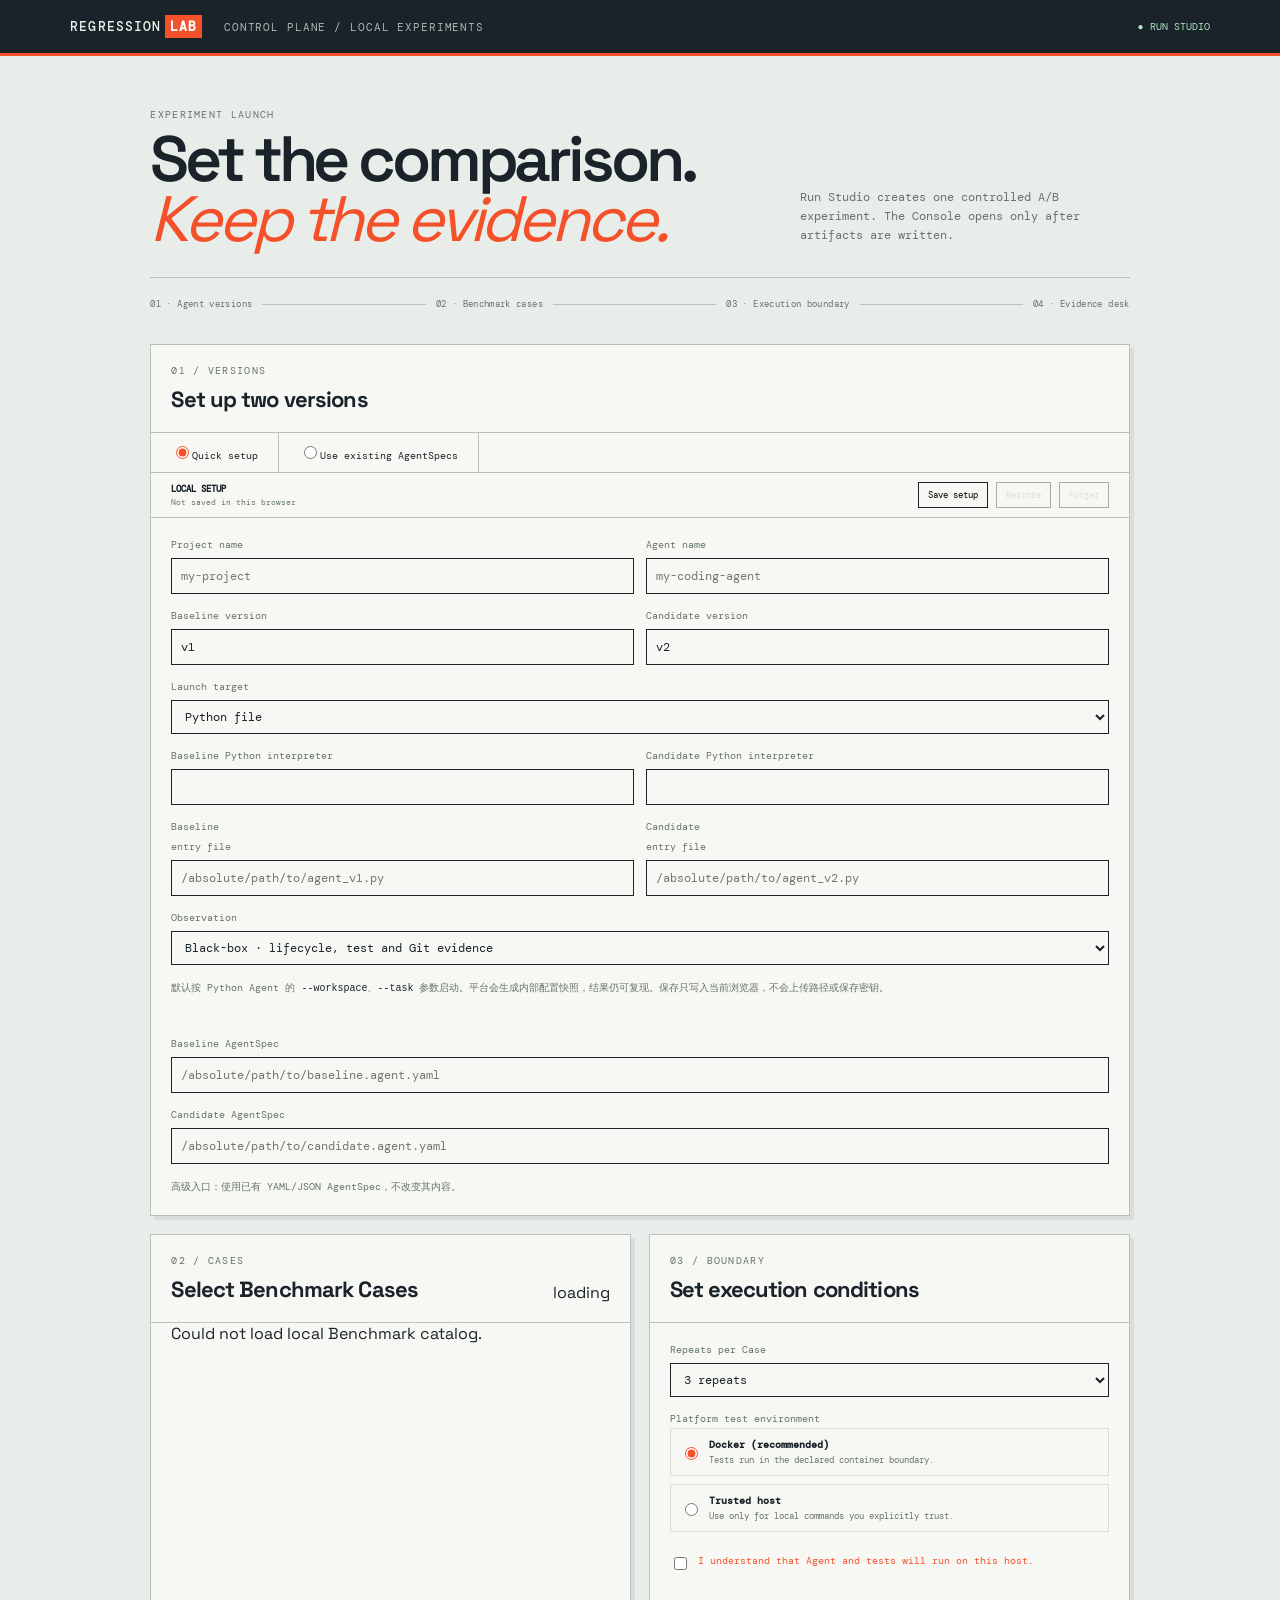
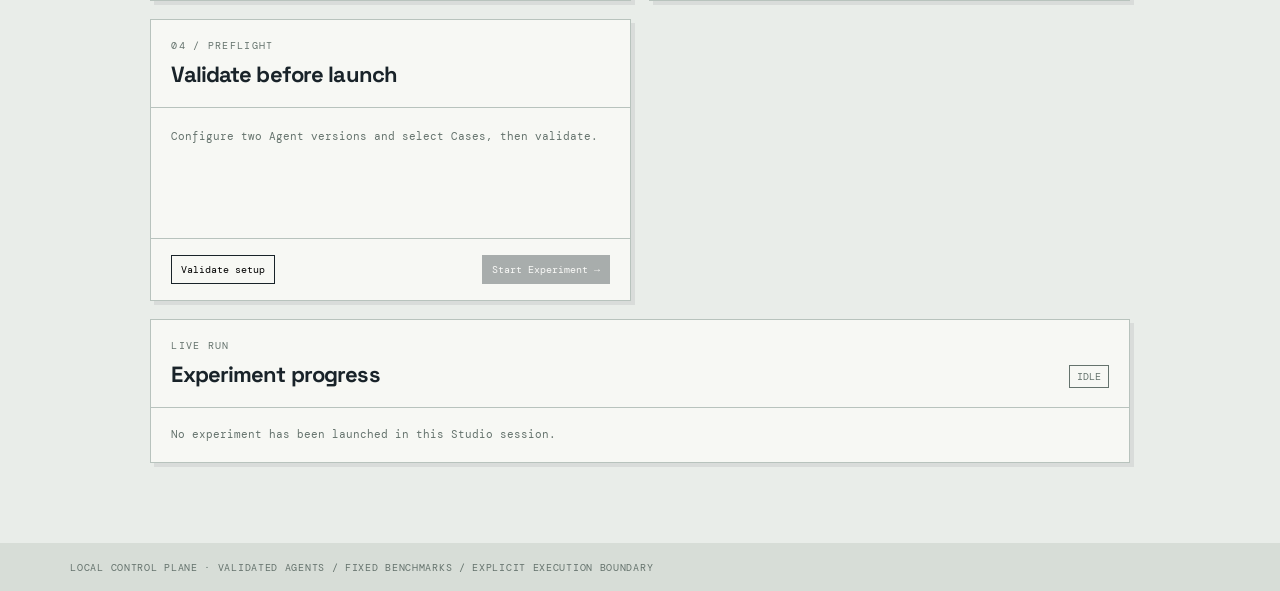
==== web/studio.html @ 4d5e263f "feat: ship v0.2 studio and offline demos" ====
<!doctype html>
<html lang="zh-CN">
<head>
  <meta charset="utf-8">
  <meta name="viewport" content="width=device-width, initial-scale=1">
  <title>Regression Lab · Run Studio</title>
  <link rel="stylesheet" href="./style.css">
  <link rel="stylesheet" href="./studio.css">
</head>
<body>
  <header class="masthead"><a class="wordmark" href="/"><span>REGRESSION</span><b>LAB</b></a><p>CONTROL PLANE / LOCAL EXPERIMENTS</p><span class="connection">● RUN STUDIO</span></header>
  <main class="studio-main">
    <section class="studio-hero"><div><p class="eyebrow">EXPERIMENT LAUNCH</p><h1>Set the comparison.<br><em>Keep the evidence.</em></h1></div><p>Run Studio creates one controlled A/B experiment. The Console opens only after artifacts are written.</p></section>
    <section class="launch-lane" aria-label="Experiment launch sequence"><span>01 · Agent versions</span><i></i><span>02 · Benchmark cases</span><i></i><span>03 · Execution boundary</span><i></i><span>04 · Evidence desk</span></section>
    <form id="run-form" class="studio-grid">
      <section class="panel studio-panel version-panel"><div class="panel-head"><div><p class="eyebrow">01 / VERSIONS</p><h2>Set up two versions</h2></div></div><div class="setup-switch" role="radiogroup" aria-label="Agent setup method"><label><input type="radio" name="setup_mode" value="quick" checked><span>Quick setup</span></label><label><input type="radio" name="setup_mode" value="spec_paths"><span>Use existing AgentSpecs</span></label></div><div class="local-setup"><div><b>LOCAL SETUP</b><small id="saved-setup-status">Not saved in this browser</small></div><button id="save-setup" type="button">Save setup</button><button id="restore-setup" type="button" disabled>Restore</button><button id="forget-setup" type="button" disabled>Forget</button></div><div id="quick-setup" class="studio-body quick-setup"><div class="field-pair"><label>Project name<input name="project_id" type="text" placeholder="my-project" required></label><label>Agent name<input name="agent_id" type="text" placeholder="my-coding-agent" required></label></div><div class="field-pair"><label>Baseline version<input name="baseline_version" type="text" value="v1" required></label><label>Candidate version<input name="candidate_version" type="text" value="v2" required></label></div><label>Launch target<select name="launch_target_kind"><option value="script" selected>Python file</option><option value="module">Installed Python module</option></select></label><div class="field-pair"><label>Baseline Python interpreter<input name="baseline_python_executable" type="text" autocomplete="off" required></label><label>Candidate Python interpreter<input name="candidate_python_executable" type="text" autocomplete="off" required></label></div><div class="field-pair"><label>Baseline <span class="target-label">entry file</span><input name="baseline_entrypoint" type="text" autocomplete="off" placeholder="/absolute/path/to/agent_v1.py" required></label><label>Candidate <span class="target-label">entry file</span><input name="candidate_entrypoint" type="text" autocomplete="off" placeholder="/absolute/path/to/agent_v2.py" required></label></div><label>Observation<select name="observation_mode"><option value="blackbox" selected>Black-box · lifecycle, test and Git evidence</option><option value="sdk">SDK · AgentObserver trace enabled</option></select></label><p class="field-note">默认按 Python Agent 的 <code>--workspace</code>、<code>--task</code> 参数启动。平台会生成内部配置快照，结果仍可复现。保存只写入当前浏览器，不会上传路径或保存密钥。</p></div><div id="spec-setup" class="studio-body" hidden><label>Baseline AgentSpec<input name="baseline" type="text" autocomplete="off" placeholder="/absolute/path/to/baseline.agent.yaml"></label><label>Candidate AgentSpec<input name="candidate" type="text" autocomplete="off" placeholder="/absolute/path/to/candidate.agent.yaml"></label><p class="field-note">高级入口：使用已有 YAML/JSON AgentSpec，不改变其内容。</p></div></section>
      <section class="panel studio-panel"><div class="panel-head"><div><p class="eyebrow">02 / CASES</p><h2>Select Benchmark Cases</h2></div><span id="case-count" class="section-hint">loading</span></div><div id="benchmark-list" class="benchmark-list" aria-live="polite"></div></section>
      <section class="panel studio-panel execution-panel"><div class="panel-head"><div><p class="eyebrow">03 / BOUNDARY</p><h2>Set execution conditions</h2></div></div><div class="studio-body"><label>Repeats per Case<select name="trials" id="trials"><option value="1">1 repeat</option><option value="3" selected>3 repeats</option><option value="5">5 repeats</option></select></label><fieldset><legend>Platform test environment</legend><label class="choice"><input type="radio" name="execution_mode" value="docker" checked><span><b>Docker (recommended)</b><small>Tests run in the declared container boundary.</small></span></label><label class="choice"><input type="radio" name="execution_mode" value="trusted_host"><span><b>Trusted host</b><small>Use only for local commands you explicitly trust.</small></span></label></fieldset><label id="trusted-confirmation" class="confirm" hidden><input type="checkbox" name="trusted_host_confirmed"><span>I understand that Agent and tests will run on this host.</span></label></div></section>
      <section class="panel studio-panel review-panel"><div class="panel-head"><div><p class="eyebrow">04 / PREFLIGHT</p><h2>Validate before launch</h2></div></div><div id="preflight-result" class="preflight-result">Configure two Agent versions and select Cases, then validate.</div><div class="studio-actions"><button id="preflight-button" type="submit">Validate setup</button><button id="launch-button" type="button" disabled>Start Experiment →</button></div></section>
    </form>
    <section class="panel run-panel" aria-live="polite"><div class="panel-head"><div><p class="eyebrow">LIVE RUN</p><h2>Experiment progress</h2></div><span id="run-status" class="status muted">IDLE</span></div><div id="run-summary" class="run-summary">No experiment has been launched in this Studio session.</div><pre id="run-log" class="run-log" hidden></pre></section>
  </main>
  <footer>LOCAL CONTROL PLANE · VALIDATED AGENTS / FIXED BENCHMARKS / EXPLICIT EXECUTION BOUNDARY</footer>
  <script src="./studio.js"></script>
</body>
</html>
---- web/style.css ----
@import url('https://fonts.googleapis.com/css2?family=DM+Mono:wght@400;500&family=Space+Grotesk:wght@400;500;600;700&display=swap');
.attribution-content{margin-top:18px;border-top:2px solid var(--ink);padding-top:11px}.attribution-head{display:flex;justify-content:space-between;gap:8px;font:9px var(--mono);color:var(--muted);letter-spacing:.06em}.attribution-head small{letter-spacing:0;white-space:nowrap}.reliability-view{padding:10px 0;border-bottom:1px solid #d6ddd8;font:10px var(--mono)}.reliability-view>span{display:block;color:var(--ink);font-weight:500}.reliability-view div{display:flex;gap:6px;align-items:baseline;margin-top:5px}.reliability-view b{font:600 19px var(--sans);letter-spacing:-.06em}.reliability-view i{font-style:normal;color:var(--muted)}.reliability-view small{display:block;margin-top:3px;color:var(--muted);font-size:8px;line-height:1.35}.failure-ledger{display:grid;grid-template-columns:repeat(5,1fr);gap:3px;padding-top:10px}.failure-ledger span{font:8px var(--mono);color:var(--muted);text-align:center;overflow-wrap:anywhere}.failure-ledger b{display:block;color:var(--ink);font:600 17px var(--sans)}.attribution-empty{font:10px/1.5 var(--mono);color:var(--muted);margin:16px 0 0}
:root{--ink:#192329;--paper:#e9ede9;--sheet:#f7f8f4;--line:#b8c3bd;--signal:#f4512a;--ok:#187451;--muted:#65736d;--mint:#c8ebd8;--mono:"DM Mono",ui-monospace,monospace;--sans:"Space Grotesk",system-ui,sans-serif}*{box-sizing:border-box}body{margin:0;background:var(--paper);color:var(--ink);font-family:var(--sans)}.masthead{height:56px;background:var(--ink);color:#eff3ed;padding:0 5.5vw;display:flex;align-items:center;gap:22px;border-bottom:3px solid var(--signal)}.wordmark{color:inherit;text-decoration:none;letter-spacing:.08em;font:500 13px var(--mono)}.wordmark b{background:var(--signal);padding:3px 5px;margin-left:4px;color:white}.masthead p{font:11px var(--mono);letter-spacing:.08em;opacity:.7}.connection{margin-left:auto;font:10px var(--mono);color:#aee6c4}main{max-width:1360px;margin:auto;padding:52px 5.5vw 80px}.hero{display:flex;justify-content:space-between;align-items:end;border-bottom:1px solid var(--line);padding-bottom:28px}.eyebrow{font:10px var(--mono);letter-spacing:.13em;color:var(--muted);margin:0 0 8px}h1{font-size:clamp(40px,5vw,70px);line-height:.94;letter-spacing:-.065em;margin:0;font-weight:600}h1 em{font-weight:400;color:var(--signal)}h2{font-size:22px;letter-spacing:-.04em;margin:0}.runtime{font:10px var(--mono);color:var(--muted);margin:10px 0 0}.gate-card{width:285px;min-height:128px;border:1px solid var(--ink);background:var(--sheet);padding:15px 17px;display:flex;flex-direction:column;align-items:flex-start;justify-content:center;box-shadow:5px 5px 0 var(--mint);font:11px/1.5 var(--mono)}.gate-card strong{font:700 42px/.95 var(--sans);letter-spacing:-.06em;margin:6px 0}.gate-kicker{font:10px var(--mono);letter-spacing:.1em}.gate-pass,.ok-text{color:var(--ok)}.gate-hold,.bad-text{color:var(--signal)}.metrics{display:grid;grid-template-columns:repeat(5,1fr);border-left:1px solid var(--line);margin:22px 0 38px}.metrics article{padding:18px;border-right:1px solid var(--line);border-bottom:1px solid var(--line)}.metrics span{display:block;font:10px var(--mono);color:var(--muted);letter-spacing:.08em}.metrics strong{font-size:28px;letter-spacing:-.06em}.workspace{display:grid;grid-template-columns:2.4fr .8fr;gap:18px}.panel{background:var(--sheet);border:1px solid var(--line);box-shadow:4px 4px 0 rgba(25,35,41,.08)}.panel-head{padding:19px 20px;display:flex;justify-content:space-between;align-items:end;border-bottom:1px solid var(--line)}button,select{border:1px solid var(--ink);background:transparent;padding:7px 9px;font:10px var(--mono);cursor:pointer}button:hover,button:focus{background:var(--ink);color:white;outline:2px solid var(--signal);outline-offset:2px}.panel-note,.aside-note{margin:0;padding:13px 20px;font:11px/1.55 var(--mono);color:var(--muted)}.matrix-head,.comparison-row{display:grid;grid-template-columns:1.15fr 1.4fr .55fr 1.4fr;align-items:stretch}.matrix-head{padding:10px 20px;color:var(--muted);font:10px var(--mono);letter-spacing:.08em;border-top:1px solid var(--line)}.baseline-label{color:#586c98}.candidate-label{color:var(--ok)}.comparison-row{width:100%;border:0;border-top:1px solid #d6ddd8;padding:0;text-align:left;background:transparent;color:var(--ink);font:inherit}.comparison-row:hover{background:#e6eee7;color:var(--ink)}.comparison-row>span{padding:14px 15px;border-right:1px solid #d6ddd8}.comparison-row>span:last-child{border:0}.case-name{font:500 13px var(--mono);text-transform:none}.case-name small,.version-cell small,.version-cell em,.delta-cell small{display:block;font:10px var(--mono);color:var(--muted);margin-top:5px;font-style:normal}.version-cell b{font:600 20px var(--sans);letter-spacing:-.05em}.version-cell em{font-size:9px;white-space:nowrap}.version-cell i{display:block;font:9px var(--mono);margin-top:6px;font-style:normal}.delta-cell{text-align:center;font:11px var(--mono);display:flex;flex-direction:column;justify-content:center;align-items:center}.delta-cell b{font-size:18px}.delta-cell em{font-size:10px;font-style:normal;margin-top:4px}.positive b,.positive em{color:var(--ok)}.negative b,.negative em{color:var(--signal)}.flat b{color:var(--muted)}.reliability-panel{padding:20px}.reliability-panel h2{margin-bottom:24px}.reliability-number{display:flex;align-items:baseline;gap:8px;border-top:1px solid var(--line);padding:13px 0;font:10px var(--mono);color:var(--muted)}.reliability-number b{font:600 31px var(--sans);letter-spacing:-.07em;color:var(--ink)}.rule-list{border-top:1px solid var(--line);margin-top:8px}.rule-list div{display:flex;justify-content:space-between;gap:10px;padding:8px 0;border-bottom:1px solid #d6ddd8;font:9px var(--mono)}.case-detail,.triage-panel,.detail-panel{margin-top:18px}.paired-runs{display:grid;grid-template-columns:1fr 1fr}.run-column{padding:20px}.run-column+ .run-column{border-left:1px solid var(--line)}.run-column h3{font-size:28px;letter-spacing:-.06em;margin:0}.run-metrics{display:flex;gap:14px;margin:17px 0}.run-metrics span{font:9px var(--mono);color:var(--muted)}.run-metrics b{display:block;color:var(--ink);font-size:13px;margin-top:3px}.run-buttons{display:flex;gap:7px;flex-wrap:wrap}.trial-pill.pass{border-color:var(--ok);color:var(--ok)}.trial-pill.fail{border-color:var(--signal);color:var(--signal)}.filters{display:flex;gap:8px;font:10px var(--mono)}.filters label{display:flex;gap:5px;align-items:center}.table-wrap{overflow:auto}table{border-collapse:collapse;width:100%;font:11px var(--mono)}th{text-align:left;color:var(--muted);font-weight:400;letter-spacing:.05em;font-size:10px}th,td{padding:13px 18px;border-bottom:1px solid #d6ddd8}.trial-row{cursor:pointer}.trial-row:hover,.trial-row:focus{background:#dce8de;outline:2px solid var(--signal);outline-offset:-2px}td small{display:block;color:var(--muted);margin-top:3px}.status{font:10px var(--mono);padding:4px 7px;border:1px solid currentColor}.status.ok{color:var(--ok)}.status.bad{color:var(--signal)}.muted{color:var(--muted)}.empty{font:12px/1.65 var(--mono);color:var(--muted)}.empty.big{padding:38px 20px}.detail-stats{display:flex;gap:8px;flex-wrap:wrap;padding:16px 20px;border-bottom:1px solid var(--line)}.chip{font:10px var(--mono);padding:6px 8px;background:#e1e7e2}.detail-grid{display:grid;grid-template-columns:1fr 1fr}.detail-grid section+section{border-left:1px solid var(--line)}h3{font-size:11px;font-family:var(--mono);font-weight:500}.detail-grid h3{margin:0;padding:14px 20px;border-bottom:1px solid var(--line)}.trace-list{list-style:none;margin:0;padding:0}.trace-list li{padding:10px 20px;border-bottom:1px solid #d6ddd8;font:11px var(--mono);display:flex;gap:10px}.trace-kind{color:var(--signal);min-width:72px}.trace-name{font-weight:500}.diff{margin:0;padding:16px 20px;max-height:410px;overflow:auto;font:11px/1.55 var(--mono);white-space:pre-wrap}footer{padding:18px 5.5vw;background:#d7ddd7;font:10px var(--mono);letter-spacing:.07em;color:var(--muted)}@media(max-width:880px){.workspace{grid-template-columns:1fr}.reliability-panel{display:grid;grid-template-columns:1fr 1fr;gap:12px}.reliability-panel h2,.reliability-panel .eyebrow,.aside-note{grid-column:1/-1}.matrix-head{display:none}.comparison-row{grid-template-columns:1fr 1fr}.comparison-row .case-name{grid-column:1/-1;border-bottom:1px solid #d6ddd8}.delta-cell{display:none}.metrics{grid-template-columns:repeat(3,1fr)}}@media(max-width:640px){.masthead{padding:0 18px}.masthead p{display:none}main{padding:34px 18px 50px}.hero{display:block}.gate-card{width:100%;margin-top:25px}.metrics{grid-template-columns:repeat(2,1fr)}.paired-runs,.detail-grid{grid-template-columns:1fr}.run-column+.run-column,.detail-grid section+section{border-left:0;border-top:1px solid var(--line)}.filters{display:none}th:nth-child(4),td:nth-child(4),th:nth-child(6),td:nth-child(6){display:none}.version-cell em{white-space:normal}}
---- web/studio.css ----
.studio-main{max-width:1120px}.studio-hero{display:flex;justify-content:space-between;align-items:end;gap:40px;border-bottom:1px solid var(--line);padding-bottom:28px}.studio-hero>p{max-width:330px;margin:0 0 4px;font:12px/1.6 var(--mono);color:var(--muted)}.launch-lane{display:flex;align-items:center;gap:10px;margin:20px 0 34px;font:9px var(--mono);color:var(--muted);letter-spacing:.04em}.launch-lane i{height:1px;flex:1;background:var(--line)}.studio-grid{display:grid;grid-template-columns:1fr 1fr;gap:18px}.studio-panel{min-height:290px;display:flex;flex-direction:column}.version-panel{grid-column:1/-1}.studio-body{padding:20px;display:grid;gap:15px}.studio-body label{display:grid;gap:7px;font:10px var(--mono);color:var(--muted)}.field-pair{display:grid;grid-template-columns:1fr 1fr;gap:12px}input[type=text],select{width:100%;font:12px var(--mono);color:var(--ink)}input[type=text]{border:1px solid var(--ink);background:transparent;padding:9px}.setup-switch{display:flex;border-bottom:1px solid var(--line);font:10px var(--mono)}.setup-switch label{padding:10px 20px;border-right:1px solid var(--line);cursor:pointer}.setup-switch input{accent-color:var(--signal)}.field-note{margin:0;font:10px/1.6 var(--mono);color:var(--muted)}.field-note code{color:var(--ink)}.benchmark-list{padding:0 20px;overflow:auto;max-height:224px}.benchmark-choice{display:flex;gap:10px;align-items:flex-start;padding:11px 0;border-bottom:1px solid #d6ddd8;font:11px var(--mono);cursor:pointer}.benchmark-choice input{accent-color:var(--signal);margin-top:3px}.benchmark-choice b,.benchmark-choice small{display:block}.benchmark-choice small{margin-top:4px;color:var(--muted);font-size:9px}.execution-panel fieldset{margin:0;padding:0;border:0;display:grid;gap:8px}.execution-panel legend{padding:0 0 3px;font:10px var(--mono);color:var(--muted)}.choice{display:flex!important;grid-template-columns:auto 1fr;gap:8px!important;padding:9px;border:1px solid #d6ddd8;color:var(--ink)!important;cursor:pointer}.choice input,.confirm input{accent-color:var(--signal)}.choice b,.choice small{display:block}.choice small{margin-top:3px;font-size:9px;color:var(--muted)}.confirm{display:flex!important;grid-template-columns:auto 1fr;gap:8px!important;padding:7px 0;color:var(--signal)!important}.review-panel{min-height:0}.preflight-result{padding:20px;min-height:130px;font:11px/1.55 var(--mono);color:var(--muted)}.preflight-result.valid{color:var(--ok);background:#ebf3ed}.preflight-result.invalid{color:var(--signal)}.preflight-result p{margin:8px 0 0}.preflight-result ul{margin:9px 0 0;padding-left:17px}.studio-actions{margin-top:auto;padding:16px 20px;border-top:1px solid var(--line);display:flex;justify-content:space-between;gap:10px}.studio-actions button:last-child{background:var(--ink);color:#fff}.studio-actions button:last-child:disabled{cursor:not-allowed;opacity:.35}.run-panel{margin-top:18px}.run-summary{padding:18px 20px;font:11px/1.6 var(--mono);color:var(--muted)}.run-summary a{color:var(--ok);font-weight:500}.run-log{max-height:310px;overflow:auto;margin:0;border-top:1px solid var(--line);padding:16px 20px;background:#20292d;color:#e7efe9;font:10px/1.55 var(--mono);white-space:pre-wrap}@media(max-width:760px){.studio-hero{display:block}.studio-hero>p{margin-top:20px}.launch-lane{display:grid;grid-template-columns:1fr;gap:7px}.launch-lane i{display:none}.studio-grid,.field-pair{grid-template-columns:1fr}}@media(max-width:460px){.studio-actions{display:grid}.studio-actions button{width:100%}}
.local-setup{display:flex;align-items:center;justify-content:flex-end;gap:8px;padding:9px 20px;border-bottom:1px solid var(--line);font:9px var(--mono)}.local-setup>div{margin-right:auto}.local-setup b,.local-setup small{display:block}.local-setup small{margin-top:3px;color:var(--muted)}.local-setup button{padding:6px 9px;font-size:9px}.local-setup button:disabled{opacity:.35;cursor:not-allowed}@media(max-width:620px){.local-setup{align-items:stretch;flex-wrap:wrap}.local-setup>div{width:100%}}
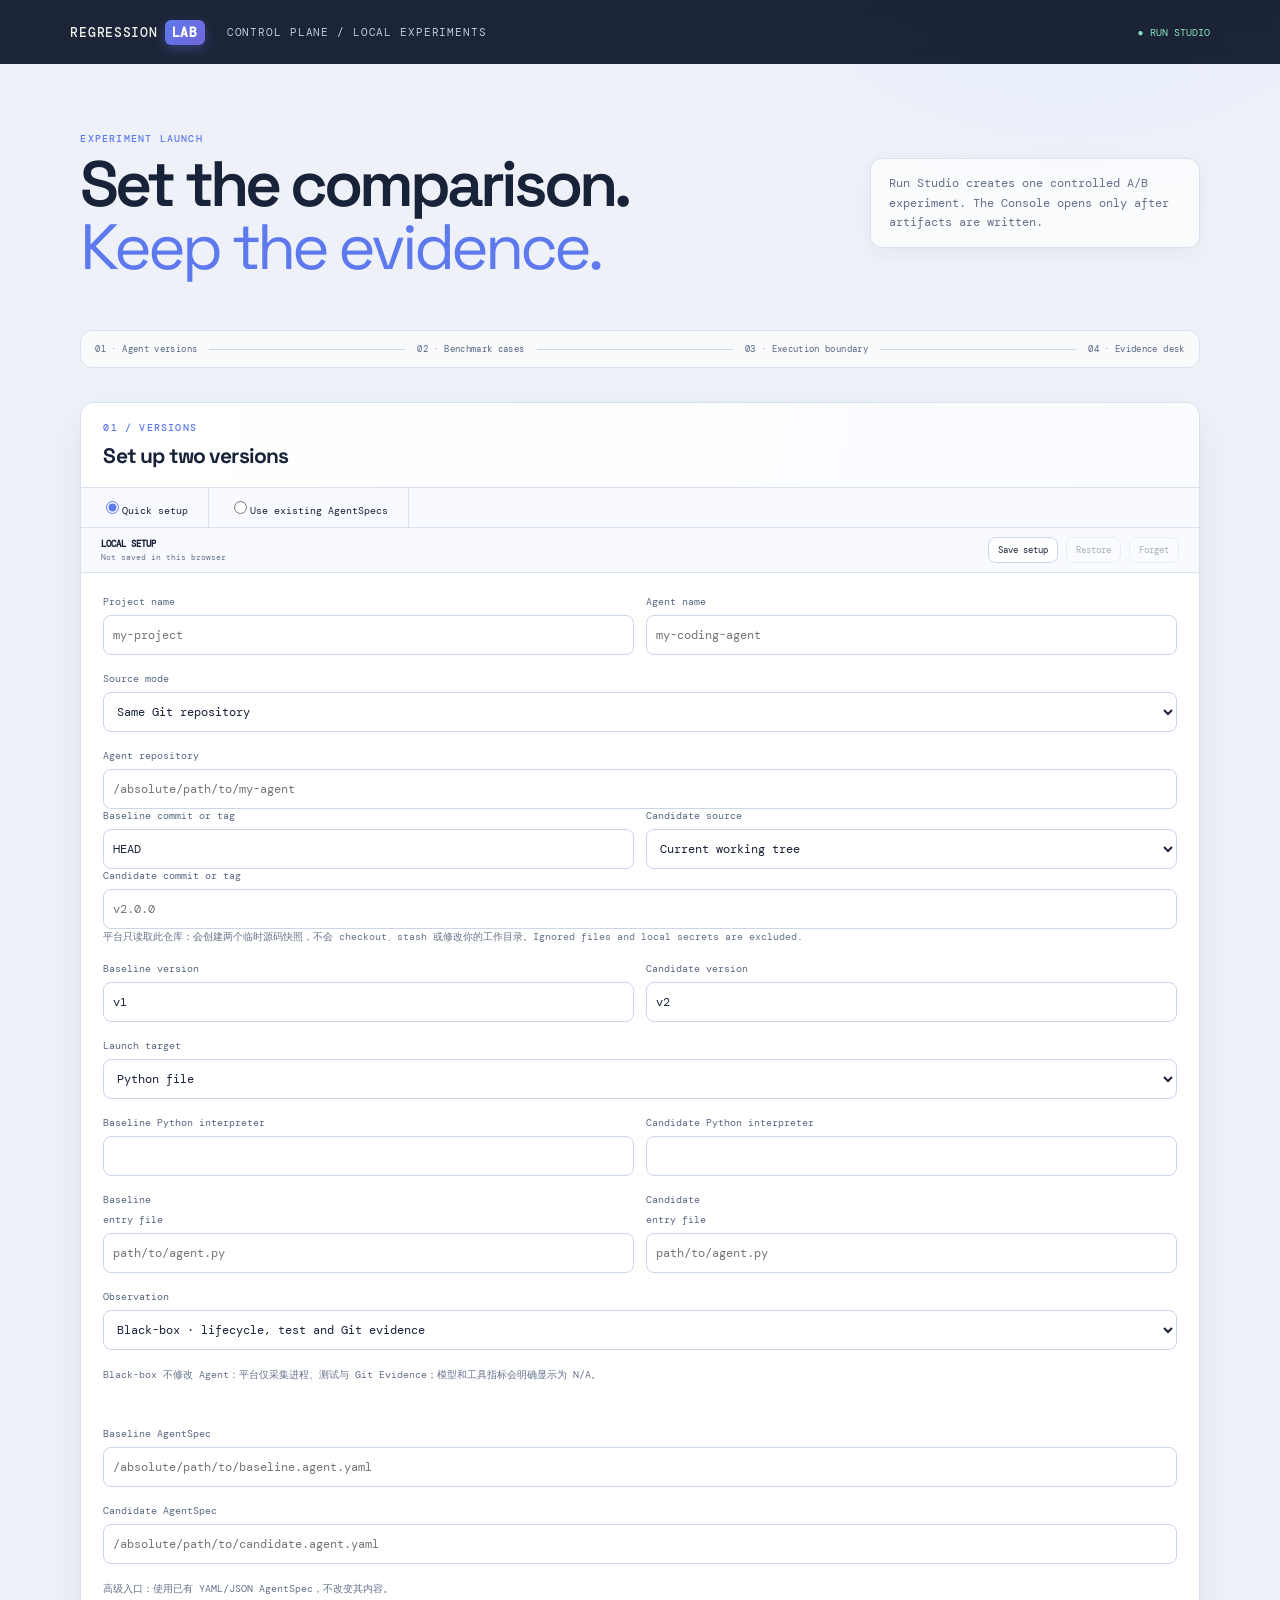
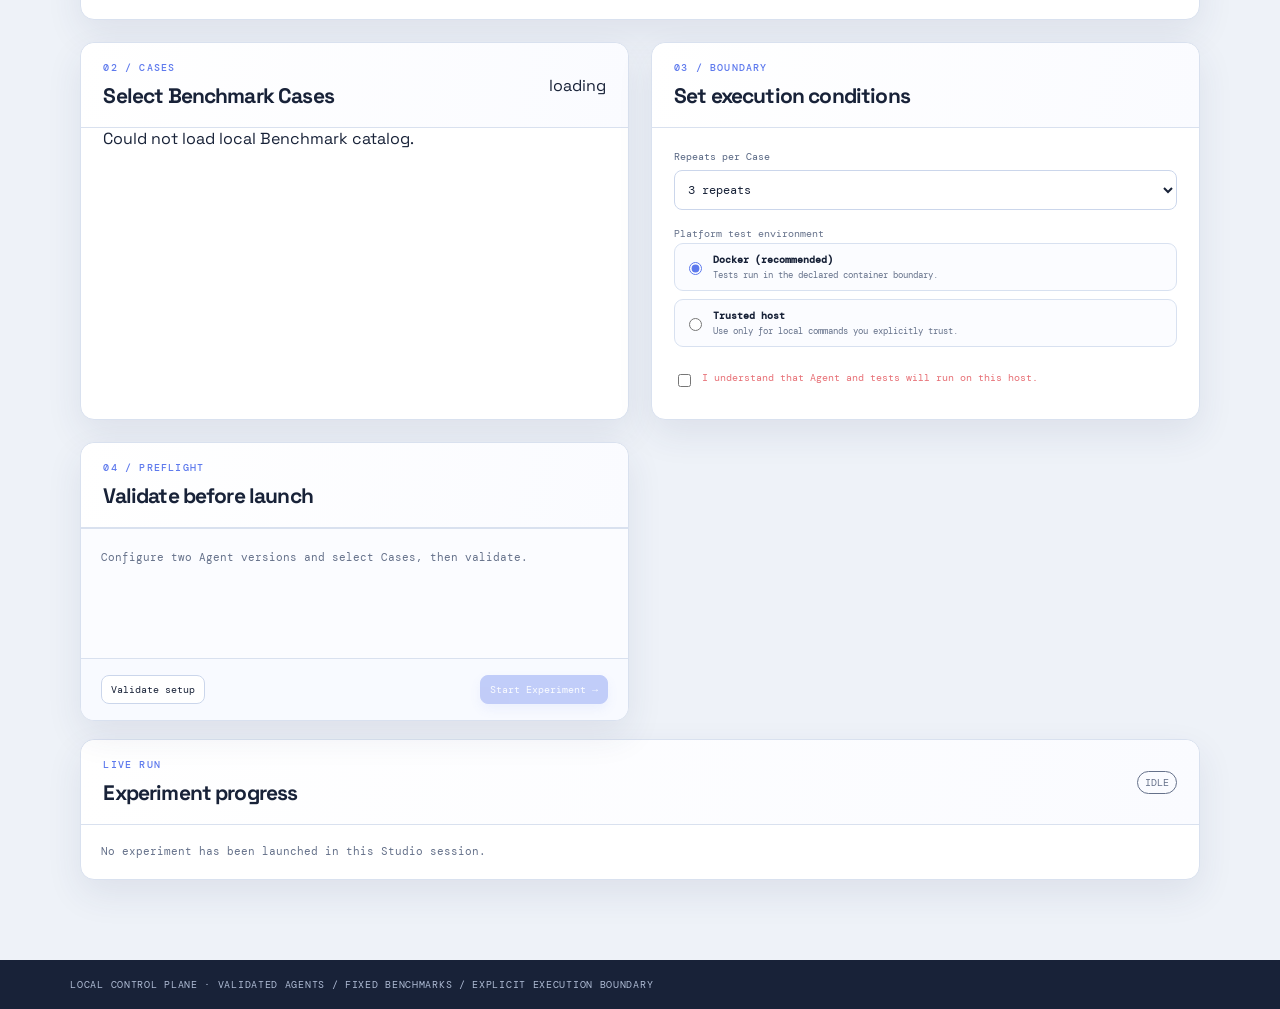
==== commit a806626c: "feat: support same-repository agent evaluation" ====
--- a/web/studio.html
+++ b/web/studio.html
@@ -6,6 +6,7 @@
   <title>Regression Lab · Run Studio</title>
   <link rel="stylesheet" href="./style.css">
   <link rel="stylesheet" href="./studio.css">
+  <link rel="stylesheet" href="./redesign.css">
 </head>
 <body>
   <header class="masthead"><a class="wordmark" href="/"><span>REGRESSION</span><b>LAB</b></a><p>CONTROL PLANE / LOCAL EXPERIMENTS</p><span class="connection">● RUN STUDIO</span></header>
@@ -13,7 +14,7 @@
     <section class="studio-hero"><div><p class="eyebrow">EXPERIMENT LAUNCH</p><h1>Set the comparison.<br><em>Keep the evidence.</em></h1></div><p>Run Studio creates one controlled A/B experiment. The Console opens only after artifacts are written.</p></section>
     <section class="launch-lane" aria-label="Experiment launch sequence"><span>01 · Agent versions</span><i></i><span>02 · Benchmark cases</span><i></i><span>03 · Execution boundary</span><i></i><span>04 · Evidence desk</span></section>
     <form id="run-form" class="studio-grid">
-      <section class="panel studio-panel version-panel"><div class="panel-head"><div><p class="eyebrow">01 / VERSIONS</p><h2>Set up two versions</h2></div></div><div class="setup-switch" role="radiogroup" aria-label="Agent setup method"><label><input type="radio" name="setup_mode" value="quick" checked><span>Quick setup</span></label><label><input type="radio" name="setup_mode" value="spec_paths"><span>Use existing AgentSpecs</span></label></div><div class="local-setup"><div><b>LOCAL SETUP</b><small id="saved-setup-status">Not saved in this browser</small></div><button id="save-setup" type="button">Save setup</button><button id="restore-setup" type="button" disabled>Restore</button><button id="forget-setup" type="button" disabled>Forget</button></div><div id="quick-setup" class="studio-body quick-setup"><div class="field-pair"><label>Project name<input name="project_id" type="text" placeholder="my-project" required></label><label>Agent name<input name="agent_id" type="text" placeholder="my-coding-agent" required></label></div><div class="field-pair"><label>Baseline version<input name="baseline_version" type="text" value="v1" required></label><label>Candidate version<input name="candidate_version" type="text" value="v2" required></label></div><label>Launch target<select name="launch_target_kind"><option value="script" selected>Python file</option><option value="module">Installed Python module</option></select></label><div class="field-pair"><label>Baseline Python interpreter<input name="baseline_python_executable" type="text" autocomplete="off" required></label><label>Candidate Python interpreter<input name="candidate_python_executable" type="text" autocomplete="off" required></label></div><div class="field-pair"><label>Baseline <span class="target-label">entry file</span><input name="baseline_entrypoint" type="text" autocomplete="off" placeholder="/absolute/path/to/agent_v1.py" required></label><label>Candidate <span class="target-label">entry file</span><input name="candidate_entrypoint" type="text" autocomplete="off" placeholder="/absolute/path/to/agent_v2.py" required></label></div><label>Observation<select name="observation_mode"><option value="blackbox" selected>Black-box · lifecycle, test and Git evidence</option><option value="sdk">SDK · AgentObserver trace enabled</option></select></label><p class="field-note">默认按 Python Agent 的 <code>--workspace</code>、<code>--task</code> 参数启动。平台会生成内部配置快照，结果仍可复现。保存只写入当前浏览器，不会上传路径或保存密钥。</p></div><div id="spec-setup" class="studio-body" hidden><label>Baseline AgentSpec<input name="baseline" type="text" autocomplete="off" placeholder="/absolute/path/to/baseline.agent.yaml"></label><label>Candidate AgentSpec<input name="candidate" type="text" autocomplete="off" placeholder="/absolute/path/to/candidate.agent.yaml"></label><p class="field-note">高级入口：使用已有 YAML/JSON AgentSpec，不改变其内容。</p></div></section>
+      <section class="panel studio-panel version-panel"><div class="panel-head"><div><p class="eyebrow">01 / VERSIONS</p><h2>Set up two versions</h2></div></div><div class="setup-switch" role="radiogroup" aria-label="Agent setup method"><label><input type="radio" name="setup_mode" value="quick" checked><span>Quick setup</span></label><label><input type="radio" name="setup_mode" value="spec_paths"><span>Use existing AgentSpecs</span></label></div><div class="local-setup"><div><b>LOCAL SETUP</b><small id="saved-setup-status">Not saved in this browser</small></div><button id="save-setup" type="button">Save setup</button><button id="restore-setup" type="button" disabled>Restore</button><button id="forget-setup" type="button" disabled>Forget</button></div><div id="quick-setup" class="studio-body quick-setup"><div class="field-pair"><label>Project name<input name="project_id" type="text" placeholder="my-project" required></label><label>Agent name<input name="agent_id" type="text" placeholder="my-coding-agent" required></label></div><label>Source mode<select name="source_mode"><option value="git_repository" selected>Same Git repository</option><option value="two_entries">Two local entries</option></select></label><div id="git-source-fields"><label>Agent repository<input name="repository_path" type="text" autocomplete="off" placeholder="/absolute/path/to/my-agent"></label><div class="field-pair"><label>Baseline commit or tag<input name="baseline_ref" type="text" value="HEAD"></label><label>Candidate source<select name="candidate_source"><option value="working_tree" selected>Current working tree</option><option value="git_ref">Commit or tag</option></select></label></div><label id="candidate-ref-field" hidden>Candidate commit or tag<input name="candidate_ref" type="text" placeholder="v2.0.0"></label><p class="field-note">平台只读取此仓库：会创建两个临时源码快照，不会 checkout、stash 或修改你的工作目录。Ignored files and local secrets are excluded.</p></div><div class="field-pair"><label>Baseline version<input name="baseline_version" type="text" value="v1" required></label><label>Candidate version<input name="candidate_version" type="text" value="v2" required></label></div><label>Launch target<select name="launch_target_kind"><option value="script" selected>Python file</option><option value="module">Installed Python module</option></select></label><div class="field-pair"><label>Baseline Python interpreter<input name="baseline_python_executable" type="text" autocomplete="off" required></label><label>Candidate Python interpreter<input name="candidate_python_executable" type="text" autocomplete="off" required></label></div><div class="field-pair"><label>Baseline <span class="target-label">entry file</span><input name="baseline_entrypoint" type="text" autocomplete="off" placeholder="path/to/agent.py" required></label><label>Candidate <span class="target-label">entry file</span><input name="candidate_entrypoint" type="text" autocomplete="off" placeholder="path/to/agent.py" required></label></div><label>Observation<select name="observation_mode"><option value="blackbox" selected>Black-box · lifecycle, test and Git evidence</option><option value="langgraph">LangGraph · one Callback, workflow/model/tool Trace</option><option value="sdk">Native SDK · custom Agent trace</option></select></label><p id="observation-note" class="field-note">默认按 Python Agent 的 <code>--workspace</code>、<code>--task</code> 参数启动。平台会生成内部配置快照，结果仍可复现。保存只写入当前浏览器，不会上传路径或保存密钥。</p></div><div id="spec-setup" class="studio-body" hidden><label>Baseline AgentSpec<input name="baseline" type="text" autocomplete="off" placeholder="/absolute/path/to/baseline.agent.yaml"></label><label>Candidate AgentSpec<input name="candidate" type="text" autocomplete="off" placeholder="/absolute/path/to/candidate.agent.yaml"></label><p class="field-note">高级入口：使用已有 YAML/JSON AgentSpec，不改变其内容。</p></div></section>
       <section class="panel studio-panel"><div class="panel-head"><div><p class="eyebrow">02 / CASES</p><h2>Select Benchmark Cases</h2></div><span id="case-count" class="section-hint">loading</span></div><div id="benchmark-list" class="benchmark-list" aria-live="polite"></div></section>
       <section class="panel studio-panel execution-panel"><div class="panel-head"><div><p class="eyebrow">03 / BOUNDARY</p><h2>Set execution conditions</h2></div></div><div class="studio-body"><label>Repeats per Case<select name="trials" id="trials"><option value="1">1 repeat</option><option value="3" selected>3 repeats</option><option value="5">5 repeats</option></select></label><fieldset><legend>Platform test environment</legend><label class="choice"><input type="radio" name="execution_mode" value="docker" checked><span><b>Docker (recommended)</b><small>Tests run in the declared container boundary.</small></span></label><label class="choice"><input type="radio" name="execution_mode" value="trusted_host"><span><b>Trusted host</b><small>Use only for local commands you explicitly trust.</small></span></label></fieldset><label id="trusted-confirmation" class="confirm" hidden><input type="checkbox" name="trusted_host_confirmed"><span>I understand that Agent and tests will run on this host.</span></label></div></section>
       <section class="panel studio-panel review-panel"><div class="panel-head"><div><p class="eyebrow">04 / PREFLIGHT</p><h2>Validate before launch</h2></div></div><div id="preflight-result" class="preflight-result">Configure two Agent versions and select Cases, then validate.</div><div class="studio-actions"><button id="preflight-button" type="submit">Validate setup</button><button id="launch-button" type="button" disabled>Start Experiment →</button></div></section>
--- a/web/redesign.css
+++ b/web/redesign.css
@@ -0,0 +1,129 @@
+/*
+ * Release cockpit visual system.
+ * Azure carries navigation and observed data; coral is reserved for risk so
+ * users can scan a release decision without treating every number as an alarm.
+ */
+:root {
+  --ink: #182238;
+  --paper: #eef2f8;
+  --sheet: #ffffff;
+  --line: #d9e1ef;
+  --signal: #e76f75;
+  --ok: #16866d;
+  --muted: #65718a;
+  --mint: #c6f0df;
+  --azure: #5d79ed;
+  --violet: #7166d9;
+  --surface-soft: #f7f9fd;
+  --shadow: 0 14px 36px rgba(39, 57, 96, .09);
+}
+
+body { background: radial-gradient(circle at 84% -10%, #dce5ff 0, transparent 31rem), var(--paper); }
+.masthead { position: sticky; top: 0; z-index: 10; height: 64px; padding: 0 max(28px, 5.5vw); border: 0; background: rgba(19, 28, 47, .96); box-shadow: 0 1px 0 rgba(255,255,255,.1); backdrop-filter: blur(18px); }
+.wordmark { display: flex; align-items: center; gap: 7px; font-weight: 500; letter-spacing: .055em; }
+.wordmark b { margin: 0; padding: 4px 7px; border-radius: 6px; background: linear-gradient(135deg, var(--azure), var(--violet)); box-shadow: 0 4px 12px rgba(96,117,230,.35); }
+.masthead p { color: #bdc9e5; opacity: 1; }
+.connection { color: #8de1c2; }
+main { max-width: 1480px; padding: 46px max(28px, 5.5vw) 80px; }
+.hero, .studio-hero { align-items: center; padding: 22px 0 32px; border: 0; }
+.eyebrow { color: var(--azure); font-weight: 500; letter-spacing: .12em; }
+h1 { max-width: 760px; color: var(--ink); font-size: clamp(42px, 5vw, 74px); line-height: .98; letter-spacing: -.062em; }
+h1 em { color: var(--azure); font-style: normal; }
+h2 { font-size: 21px; }
+
+.gate-card { width: 304px; min-height: 142px; border: 1px solid #ced8ed; border-radius: 16px; background: linear-gradient(145deg, #fff, #f4f7ff); box-shadow: var(--shadow); }
+.gate-card strong, .metrics strong { color: var(--ink); }
+.metrics { overflow: hidden; margin: 20px 0 26px; border: 1px solid var(--line); border-radius: 14px; background: var(--sheet); box-shadow: 0 6px 18px rgba(39,57,96,.045); }
+.metrics article { padding: 17px 20px; border: 0; border-right: 1px solid var(--line); }
+.metrics article:last-child { border-right: 0; }
+.metrics strong { font-size: 29px; }
+
+.panel, .decision-spine { border: 1px solid var(--line); border-radius: 14px; background: var(--sheet); box-shadow: var(--shadow); }
+.panel-head, .decision-spine-head { align-items: center; padding: 18px 22px; border-color: var(--line); }
+.panel-head { background: linear-gradient(100deg, #fff, #fafbff); border-radius: 14px 14px 0 0; }
+.panel-note, .aside-note { color: var(--muted); }
+button, select { border-color: #cbd6eb; border-radius: 8px; background: #fff; color: var(--ink); transition: border-color .18s ease, background .18s ease, box-shadow .18s ease, transform .18s ease; }
+button:hover, button:focus { border-color: var(--azure); background: #eff3ff; color: #304fc8; outline: 0; box-shadow: 0 0 0 3px rgba(93,121,237,.16); }
+button:active { transform: translateY(1px); }
+
+.comparison-row { border-color: #e4e9f3; }
+.comparison-row:hover, .comparison-row.selected { background: #f4f7ff; }
+.comparison-row.selected { box-shadow: inset 4px 0 0 var(--azure); }
+.comparison-row > span { border-color: #e4e9f3; }
+.baseline-label, .baseline-key, .evidence-values .baseline-value { color: #6273ae; }
+.candidate-label, .candidate-key, .evidence-values .candidate-value { color: var(--ok); }
+.workspace { gap: 22px; grid-template-columns: minmax(0, 2.35fr) minmax(280px, .9fr); }
+.reliability-panel { padding: 22px; background: linear-gradient(180deg, #fff, #f9fbff); }
+
+.decision-spine { overflow: hidden; margin-top: 18px; }
+.decision-spine-head { border-color: var(--line); }
+.decision-spine-content::before { background: #cfd9ef; }
+.spine-stop { border-color: var(--line); }
+.spine-index { border-color: #cbd6eb; background: #fff; color: var(--azure); }
+.spine-stop.positive .spine-index { border-color: var(--ok); background: var(--ok); }
+.spine-stop.negative .spine-index { border-color: var(--signal); background: var(--signal); }
+.spine-stop.warning .spine-index { border-color: #e5aa51; background: #fff2d7; color: #a1600b; }
+.spine-stop.positive > strong { color: var(--ok); }
+.spine-stop.negative > strong { color: var(--signal); }
+.spine-stop.warning > strong { color: #a1600b; }
+.primary-stop:hover, .primary-stop:focus { background: #243452; box-shadow: none; outline: 0; }
+
+.evidence-deck { gap: 22px; margin-top: 22px; }
+.evidence-content { padding: 16px 22px 18px; }
+.evidence-row, .case-signal-list, .case-signal, .stat-verdict, .stat-grid, .behavior-row, .behavior-summary-list { border-color: #e4e9f3; }
+.case-signal:hover, .case-signal:focus { background: #f4f7ff; }
+.console-context, .case-controls, .case-behavior-head { border-color: var(--line); background: #f6f8ff; }
+.console-context { border-radius: 12px; }
+.runtime-context-error { border-color: #f0b7bb; border-radius: 12px; background: #fff7f7; }
+.case-diagnosis { background: #fffaf0; border-color: #f0dfbd; }
+.detail-stats { background: var(--surface-soft); border-color: var(--line); }
+.chip { border-radius: 6px; background: #edf2ff; color: #475ba7; }
+.trial-row:hover, .trial-row:focus { background: #f1f5ff; outline-color: var(--azure); }
+.status { border-radius: 999px; }
+
+/* Trace is the inspection surface: hierarchy stays quiet while selected spans
+   receive the same blue focus treatment as the rest of the release cockpit. */
+.detail-section-head { background: #f7f9fd; border-color: var(--line); }
+.detail-grid, .detail-grid section + section { border-color: var(--line); }
+#trace-list.trace-tree .trace-tree-event { border-color: #e4e9f3; }
+.trace-tree-event::before, .trace-tree-event::after { background: #d7e0ef; }
+.trace-tree-event:hover { background: #f4f7ff; }
+.trace-kind { color: var(--azure); }
+.trace-view-tabs { border-color: #cbd6eb; border-radius: 8px; overflow: hidden; }
+.trace-view-tabs button[aria-selected="true"] { background: var(--azure); color: #fff; }
+.trace-card { border-color: #dfe6f2; background: #fbfcff; }
+.candidate-bar, .candidate-swatch { background: var(--azure); }
+.baseline-bar, .baseline-swatch { background: #7182bd; }
+.bar-chart { border-color: #cbd6eb; }
+.chart-bars { border-color: #dce4f1; background: repeating-linear-gradient(to top, transparent 0, transparent 51px, #e8edf6 52px); }
+
+/* Studio keeps editable inputs brighter than the Console's read-only evidence. */
+.studio-main { max-width: 1260px; }
+.studio-hero > p { padding: 15px 18px; border: 1px solid #d9e1ef; border-radius: 12px; background: rgba(255,255,255,.7); box-shadow: 0 8px 22px rgba(39,57,96,.05); }
+.launch-lane { gap: 12px; padding: 12px 14px; border: 1px solid #d9e1ef; border-radius: 12px; background: rgba(255,255,255,.65); color: #556584; }
+.launch-lane span { white-space: nowrap; }.launch-lane i { background: #cbd6eb; }
+.studio-grid { gap: 22px; }.studio-panel { overflow: hidden; }.studio-body { gap: 17px; padding: 22px; }.studio-body label { color: #586783; }
+input[type=text], select { min-height: 40px; border-color: #cbd6eb; border-radius: 8px; background: #fff; }
+input[type=text]:focus, select:focus { border-color: var(--azure); outline: 0; box-shadow: 0 0 0 3px rgba(93,121,237,.15); }
+.setup-switch, .local-setup { border-color: var(--line); background: #f8faff; }
+.setup-switch label { transition: background .18s ease; }.setup-switch label:hover { background: #eff3ff; }
+.setup-switch input, .benchmark-choice input, .choice input, .confirm input { accent-color: var(--azure); }
+.benchmark-list { padding: 0 22px; }.benchmark-choice { border-color: #e4e9f3; }.benchmark-choice:hover { background: #f7f9ff; }
+.choice { border-color: #d8e1f0; border-radius: 9px; background: #fbfcff; }.choice:hover { border-color: #aebeee; background: #f3f6ff; }
+.preflight-result { border-top: 1px solid var(--line); background: #fbfcff; }.preflight-result.valid { background: #effaf5; }
+.studio-actions { border-color: var(--line); background: #f8faff; }
+.studio-actions button:last-child { border-color: var(--azure); background: var(--azure); box-shadow: 0 5px 12px rgba(93,121,237,.22); }
+.studio-actions button:last-child:hover, .studio-actions button:last-child:focus { background: #4d68d9; color: #fff; }
+.run-log { border-color: var(--line); border-radius: 0 0 14px 14px; background: #182238; color: #dce5f8; }
+footer { background: #182238; color: #aebbd4; }
+
+/* Evolution may contain many releases. Its horizontal rail is intentional,
+   but it must scroll inside the card instead of widening the whole viewport. */
+.evolution-panel, #case-detail-panel { overflow: hidden; }
+
+@media (max-width: 880px) { .metrics { grid-template-columns: repeat(3, 1fr); }.metrics article:nth-child(3) { border-right: 0; } }
+@media (max-width: 640px) {
+  .masthead { height: 58px; padding: 0 18px; } main { padding: 28px 18px 56px; }.hero { padding-top: 8px; }
+  .metrics { border-radius: 12px; }.metrics article:nth-child(2) { border-right: 0; }.metrics article:nth-child(3) { border-right: 1px solid var(--line); }
+  .panel, .decision-spine, .gate-card { border-radius: 12px; }
+}
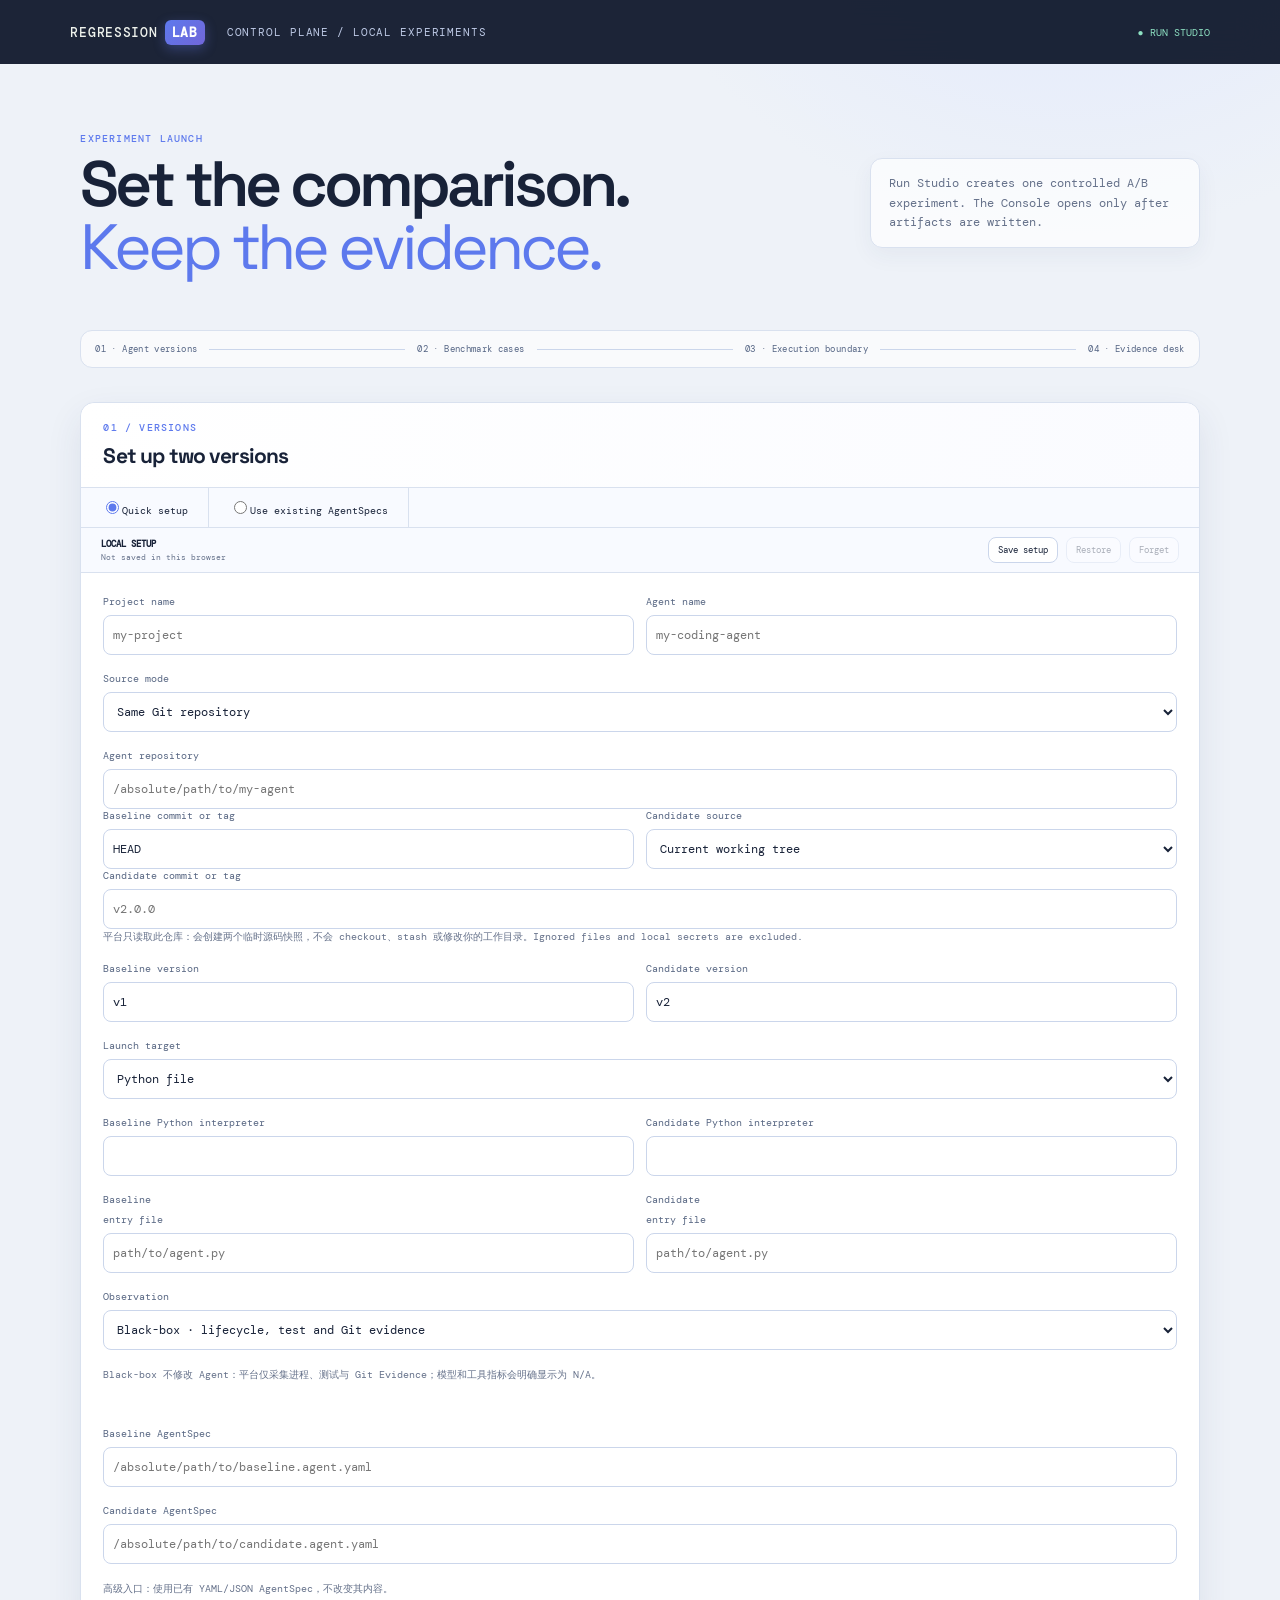
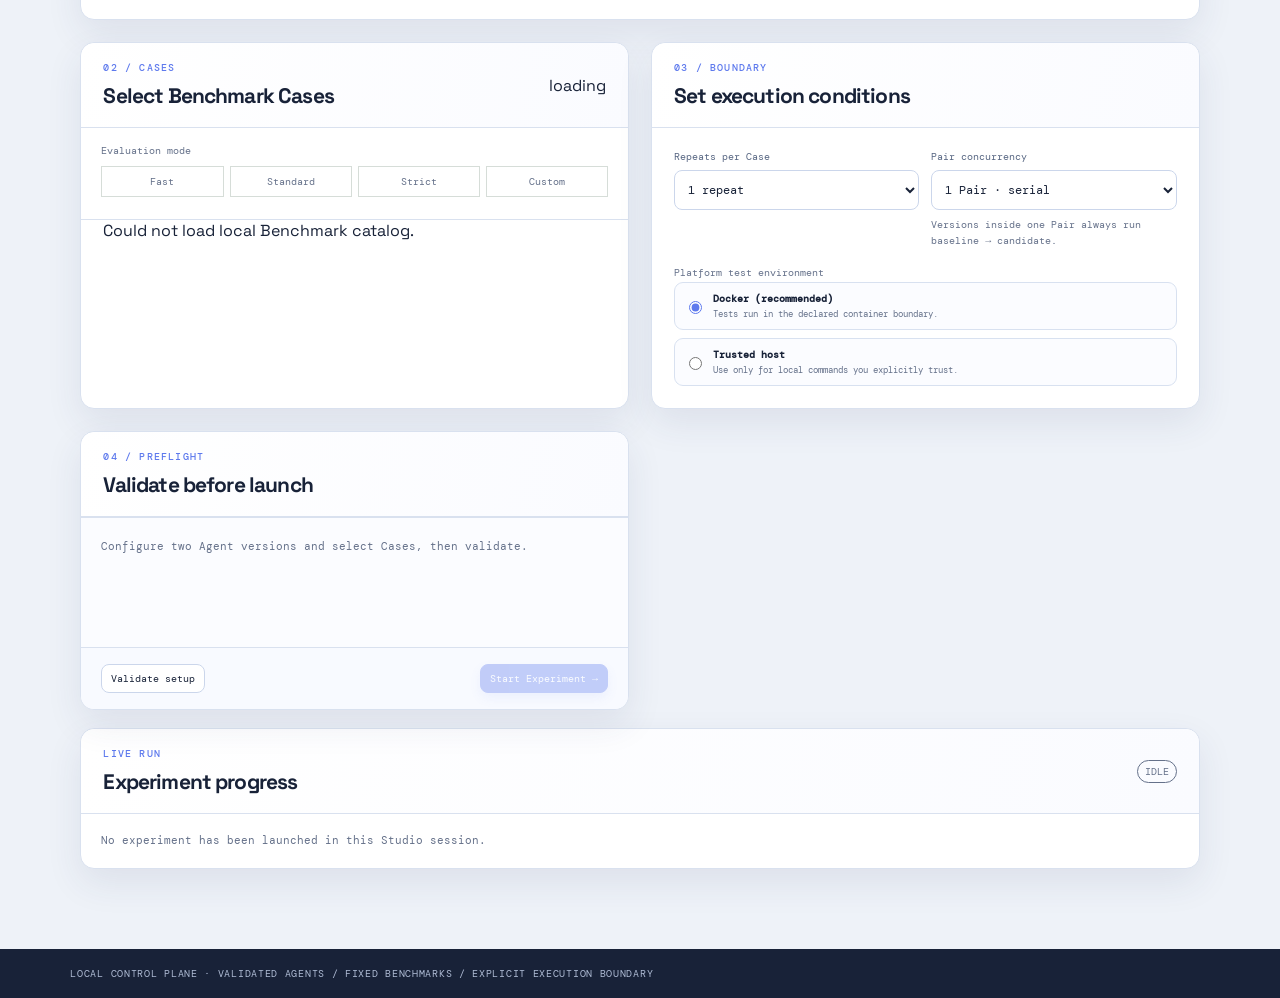
==== commit 9197aa16: "feat: add paired experiment concurrency controls" ====
--- a/web/studio.html
+++ b/web/studio.html
@@ -7,6 +7,7 @@
   <link rel="stylesheet" href="./style.css">
   <link rel="stylesheet" href="./studio.css">
   <link rel="stylesheet" href="./redesign.css">
+  <style>.confirm[hidden]{display:none!important}.field-pair{align-items:start}.field-pair>label{align-content:start}</style>
 </head>
 <body>
   <header class="masthead"><a class="wordmark" href="/"><span>REGRESSION</span><b>LAB</b></a><p>CONTROL PLANE / LOCAL EXPERIMENTS</p><span class="connection">● RUN STUDIO</span></header>
@@ -15,11 +16,11 @@
     <section class="launch-lane" aria-label="Experiment launch sequence"><span>01 · Agent versions</span><i></i><span>02 · Benchmark cases</span><i></i><span>03 · Execution boundary</span><i></i><span>04 · Evidence desk</span></section>
     <form id="run-form" class="studio-grid">
       <section class="panel studio-panel version-panel"><div class="panel-head"><div><p class="eyebrow">01 / VERSIONS</p><h2>Set up two versions</h2></div></div><div class="setup-switch" role="radiogroup" aria-label="Agent setup method"><label><input type="radio" name="setup_mode" value="quick" checked><span>Quick setup</span></label><label><input type="radio" name="setup_mode" value="spec_paths"><span>Use existing AgentSpecs</span></label></div><div class="local-setup"><div><b>LOCAL SETUP</b><small id="saved-setup-status">Not saved in this browser</small></div><button id="save-setup" type="button">Save setup</button><button id="restore-setup" type="button" disabled>Restore</button><button id="forget-setup" type="button" disabled>Forget</button></div><div id="quick-setup" class="studio-body quick-setup"><div class="field-pair"><label>Project name<input name="project_id" type="text" placeholder="my-project" required></label><label>Agent name<input name="agent_id" type="text" placeholder="my-coding-agent" required></label></div><label>Source mode<select name="source_mode"><option value="git_repository" selected>Same Git repository</option><option value="two_entries">Two local entries</option></select></label><div id="git-source-fields"><label>Agent repository<input name="repository_path" type="text" autocomplete="off" placeholder="/absolute/path/to/my-agent"></label><div class="field-pair"><label>Baseline commit or tag<input name="baseline_ref" type="text" value="HEAD"></label><label>Candidate source<select name="candidate_source"><option value="working_tree" selected>Current working tree</option><option value="git_ref">Commit or tag</option></select></label></div><label id="candidate-ref-field" hidden>Candidate commit or tag<input name="candidate_ref" type="text" placeholder="v2.0.0"></label><p class="field-note">平台只读取此仓库：会创建两个临时源码快照，不会 checkout、stash 或修改你的工作目录。Ignored files and local secrets are excluded.</p></div><div class="field-pair"><label>Baseline version<input name="baseline_version" type="text" value="v1" required></label><label>Candidate version<input name="candidate_version" type="text" value="v2" required></label></div><label>Launch target<select name="launch_target_kind"><option value="script" selected>Python file</option><option value="module">Installed Python module</option></select></label><div class="field-pair"><label>Baseline Python interpreter<input name="baseline_python_executable" type="text" autocomplete="off" required></label><label>Candidate Python interpreter<input name="candidate_python_executable" type="text" autocomplete="off" required></label></div><div class="field-pair"><label>Baseline <span class="target-label">entry file</span><input name="baseline_entrypoint" type="text" autocomplete="off" placeholder="path/to/agent.py" required></label><label>Candidate <span class="target-label">entry file</span><input name="candidate_entrypoint" type="text" autocomplete="off" placeholder="path/to/agent.py" required></label></div><label>Observation<select name="observation_mode"><option value="blackbox" selected>Black-box · lifecycle, test and Git evidence</option><option value="langgraph">LangGraph · one Callback, workflow/model/tool Trace</option><option value="sdk">Native SDK · custom Agent trace</option></select></label><p id="observation-note" class="field-note">默认按 Python Agent 的 <code>--workspace</code>、<code>--task</code> 参数启动。平台会生成内部配置快照，结果仍可复现。保存只写入当前浏览器，不会上传路径或保存密钥。</p></div><div id="spec-setup" class="studio-body" hidden><label>Baseline AgentSpec<input name="baseline" type="text" autocomplete="off" placeholder="/absolute/path/to/baseline.agent.yaml"></label><label>Candidate AgentSpec<input name="candidate" type="text" autocomplete="off" placeholder="/absolute/path/to/candidate.agent.yaml"></label><p class="field-note">高级入口：使用已有 YAML/JSON AgentSpec，不改变其内容。</p></div></section>
-      <section class="panel studio-panel"><div class="panel-head"><div><p class="eyebrow">02 / CASES</p><h2>Select Benchmark Cases</h2></div><span id="case-count" class="section-hint">loading</span></div><div id="benchmark-list" class="benchmark-list" aria-live="polite"></div></section>
-      <section class="panel studio-panel execution-panel"><div class="panel-head"><div><p class="eyebrow">03 / BOUNDARY</p><h2>Set execution conditions</h2></div></div><div class="studio-body"><label>Repeats per Case<select name="trials" id="trials"><option value="1">1 repeat</option><option value="3" selected>3 repeats</option><option value="5">5 repeats</option></select></label><fieldset><legend>Platform test environment</legend><label class="choice"><input type="radio" name="execution_mode" value="docker" checked><span><b>Docker (recommended)</b><small>Tests run in the declared container boundary.</small></span></label><label class="choice"><input type="radio" name="execution_mode" value="trusted_host"><span><b>Trusted host</b><small>Use only for local commands you explicitly trust.</small></span></label></fieldset><label id="trusted-confirmation" class="confirm" hidden><input type="checkbox" name="trusted_host_confirmed"><span>I understand that Agent and tests will run on this host.</span></label></div></section>
+      <section class="panel studio-panel"><div class="panel-head"><div><p class="eyebrow">02 / CASES</p><h2>Select Benchmark Cases</h2></div><span id="case-count" class="section-hint">loading</span></div><div class="evaluation-mode"><span>Evaluation mode</span><div class="mode-options" role="radiogroup" aria-label="Evaluation mode"><label><input type="radio" name="evaluation_mode" value="fast" checked><b>Fast</b></label><label><input type="radio" name="evaluation_mode" value="standard"><b>Standard</b></label><label><input type="radio" name="evaluation_mode" value="strict"><b>Strict</b></label><label><input type="radio" name="evaluation_mode" value="custom"><b>Custom</b></label></div><p id="mode-description" class="mode-description"></p></div><div id="benchmark-list" class="benchmark-list" aria-live="polite"></div></section>
+      <section class="panel studio-panel execution-panel"><div class="panel-head"><div><p class="eyebrow">03 / BOUNDARY</p><h2>Set execution conditions</h2></div></div><div class="studio-body"><div class="field-pair"><label>Repeats per Case<select name="trials" id="trials"><option value="1" selected>1 repeat</option><option value="3">3 repeats</option><option value="5">5 repeats</option></select></label><label>Pair concurrency<select name="concurrency"><option value="1" selected>1 Pair · serial</option><option value="2">2 Pairs · parallel</option></select><small class="field-note">Versions inside one Pair always run baseline → candidate.</small></label></div><fieldset><legend>Platform test environment</legend><label class="choice"><input type="radio" name="execution_mode" value="docker" checked><span><b>Docker (recommended)</b><small>Tests run in the declared container boundary.</small></span></label><label class="choice"><input type="radio" name="execution_mode" value="trusted_host"><span><b>Trusted host</b><small>Use only for local commands you explicitly trust.</small></span></label></fieldset><label id="trusted-confirmation" class="confirm" hidden><input type="checkbox" name="trusted_host_confirmed"><span>I understand that Agent and tests will run on this host.</span></label></div></section>
       <section class="panel studio-panel review-panel"><div class="panel-head"><div><p class="eyebrow">04 / PREFLIGHT</p><h2>Validate before launch</h2></div></div><div id="preflight-result" class="preflight-result">Configure two Agent versions and select Cases, then validate.</div><div class="studio-actions"><button id="preflight-button" type="submit">Validate setup</button><button id="launch-button" type="button" disabled>Start Experiment →</button></div></section>
     </form>
-    <section class="panel run-panel" aria-live="polite"><div class="panel-head"><div><p class="eyebrow">LIVE RUN</p><h2>Experiment progress</h2></div><span id="run-status" class="status muted">IDLE</span></div><div id="run-summary" class="run-summary">No experiment has been launched in this Studio session.</div><pre id="run-log" class="run-log" hidden></pre></section>
+    <section class="panel run-panel" aria-live="polite"><div class="panel-head"><div><p class="eyebrow">LIVE RUN</p><h2>Experiment progress</h2></div><span id="run-status" class="status muted">IDLE</span></div><div id="run-summary" class="run-summary">No experiment has been launched in this Studio session.</div><div class="run-actions"><button id="cancel-run" type="button" hidden>Cancel</button><button id="resume-run" type="button" hidden>Resume</button></div><div id="recovery-runs" class="run-summary" hidden></div><pre id="run-log" class="run-log" hidden></pre></section>
   </main>
   <footer>LOCAL CONTROL PLANE · VALIDATED AGENTS / FIXED BENCHMARKS / EXPLICIT EXECUTION BOUNDARY</footer>
   <script src="./studio.js"></script>
--- a/web/studio.css
+++ b/web/studio.css
@@ -1,2 +1,3 @@
 .studio-main{max-width:1120px}.studio-hero{display:flex;justify-content:space-between;align-items:end;gap:40px;border-bottom:1px solid var(--line);padding-bottom:28px}.studio-hero>p{max-width:330px;margin:0 0 4px;font:12px/1.6 var(--mono);color:var(--muted)}.launch-lane{display:flex;align-items:center;gap:10px;margin:20px 0 34px;font:9px var(--mono);color:var(--muted);letter-spacing:.04em}.launch-lane i{height:1px;flex:1;background:var(--line)}.studio-grid{display:grid;grid-template-columns:1fr 1fr;gap:18px}.studio-panel{min-height:290px;display:flex;flex-direction:column}.version-panel{grid-column:1/-1}.studio-body{padding:20px;display:grid;gap:15px}.studio-body label{display:grid;gap:7px;font:10px var(--mono);color:var(--muted)}.field-pair{display:grid;grid-template-columns:1fr 1fr;gap:12px}input[type=text],select{width:100%;font:12px var(--mono);color:var(--ink)}input[type=text]{border:1px solid var(--ink);background:transparent;padding:9px}.setup-switch{display:flex;border-bottom:1px solid var(--line);font:10px var(--mono)}.setup-switch label{padding:10px 20px;border-right:1px solid var(--line);cursor:pointer}.setup-switch input{accent-color:var(--signal)}.field-note{margin:0;font:10px/1.6 var(--mono);color:var(--muted)}.field-note code{color:var(--ink)}.benchmark-list{padding:0 20px;overflow:auto;max-height:224px}.benchmark-choice{display:flex;gap:10px;align-items:flex-start;padding:11px 0;border-bottom:1px solid #d6ddd8;font:11px var(--mono);cursor:pointer}.benchmark-choice input{accent-color:var(--signal);margin-top:3px}.benchmark-choice b,.benchmark-choice small{display:block}.benchmark-choice small{margin-top:4px;color:var(--muted);font-size:9px}.execution-panel fieldset{margin:0;padding:0;border:0;display:grid;gap:8px}.execution-panel legend{padding:0 0 3px;font:10px var(--mono);color:var(--muted)}.choice{display:flex!important;grid-template-columns:auto 1fr;gap:8px!important;padding:9px;border:1px solid #d6ddd8;color:var(--ink)!important;cursor:pointer}.choice input,.confirm input{accent-color:var(--signal)}.choice b,.choice small{display:block}.choice small{margin-top:3px;font-size:9px;color:var(--muted)}.confirm{display:flex!important;grid-template-columns:auto 1fr;gap:8px!important;padding:7px 0;color:var(--signal)!important}.review-panel{min-height:0}.preflight-result{padding:20px;min-height:130px;font:11px/1.55 var(--mono);color:var(--muted)}.preflight-result.valid{color:var(--ok);background:#ebf3ed}.preflight-result.invalid{color:var(--signal)}.preflight-result p{margin:8px 0 0}.preflight-result ul{margin:9px 0 0;padding-left:17px}.studio-actions{margin-top:auto;padding:16px 20px;border-top:1px solid var(--line);display:flex;justify-content:space-between;gap:10px}.studio-actions button:last-child{background:var(--ink);color:#fff}.studio-actions button:last-child:disabled{cursor:not-allowed;opacity:.35}.run-panel{margin-top:18px}.run-summary{padding:18px 20px;font:11px/1.6 var(--mono);color:var(--muted)}.run-summary a{color:var(--ok);font-weight:500}.run-log{max-height:310px;overflow:auto;margin:0;border-top:1px solid var(--line);padding:16px 20px;background:#20292d;color:#e7efe9;font:10px/1.55 var(--mono);white-space:pre-wrap}@media(max-width:760px){.studio-hero{display:block}.studio-hero>p{margin-top:20px}.launch-lane{display:grid;grid-template-columns:1fr;gap:7px}.launch-lane i{display:none}.studio-grid,.field-pair{grid-template-columns:1fr}}@media(max-width:460px){.studio-actions{display:grid}.studio-actions button{width:100%}}
-.local-setup{display:flex;align-items:center;justify-content:flex-end;gap:8px;padding:9px 20px;border-bottom:1px solid var(--line);font:9px var(--mono)}.local-setup>div{margin-right:auto}.local-setup b,.local-setup small{display:block}.local-setup small{margin-top:3px;color:var(--muted)}.local-setup button{padding:6px 9px;font-size:9px}.local-setup button:disabled{opacity:.35;cursor:not-allowed}@media(max-width:620px){.local-setup{align-items:stretch;flex-wrap:wrap}.local-setup>div{width:100%}}
+.evaluation-mode{padding:16px 20px 12px;border-bottom:1px solid var(--line)}.evaluation-mode>span{display:block;margin-bottom:9px;font:10px var(--mono);color:var(--muted)}.mode-options{display:grid;grid-template-columns:repeat(4,1fr);gap:6px}.mode-options label{cursor:pointer}.mode-options input{position:absolute;opacity:0;pointer-events:none}.mode-options b{display:block;padding:8px 9px;border:1px solid #d6ddd8;font:10px var(--mono);text-align:center;color:var(--muted)}.mode-options label.active b{border-color:var(--signal);background:var(--signal);color:#fff}.mode-description{margin:10px 0 0;font:9px/1.55 var(--mono);color:var(--muted)}.preflight-result .preflight-mode{font-weight:700;letter-spacing:.07em}
+.local-setup{display:flex;align-items:center;justify-content:flex-end;gap:8px;padding:9px 20px;border-bottom:1px solid var(--line);font:9px var(--mono)}.local-setup>div{margin-right:auto}.local-setup b,.local-setup small{display:block}.local-setup small{margin-top:3px;color:var(--muted)}.local-setup button{padding:6px 9px;font-size:9px}.local-setup button:disabled{opacity:.35;cursor:not-allowed}@media(max-width:620px){.local-setup{align-items:stretch;flex-wrap:wrap}.local-setup>div{width:100%}}@media(max-width:460px){.mode-options{grid-template-columns:1fr 1fr}}
--- a/web/redesign.css
+++ b/web/redesign.css
@@ -72,6 +72,33 @@
 .evidence-content { padding: 16px 22px 18px; }
 .evidence-row, .case-signal-list, .case-signal, .stat-verdict, .stat-grid, .behavior-row, .behavior-summary-list { border-color: #e4e9f3; }
 .case-signal:hover, .case-signal:focus { background: #f4f7ff; }
+
+/* 统计结论不是第四个并列读数：横向排列能让结论、置信区间与适用范围在一次扫读中成立。 */
+.statistics-panel { grid-column: 1 / -1; }
+.statistics-panel .evidence-content {
+  display: grid;
+  grid-template-columns: minmax(220px, .75fr) minmax(310px, 1.15fr) minmax(240px, .9fr);
+  align-items: center;
+  min-height: 150px;
+  padding: 0 22px;
+}
+.statistics-panel .stat-verdict {
+  min-height: 0;
+  padding: 18px 22px 18px 0;
+  border-bottom: 0;
+}
+.statistics-panel .stat-grid {
+  margin: 0;
+  padding: 0 22px;
+  border-top: 0;
+  border-right: 1px solid var(--line);
+  border-left: 1px solid var(--line);
+}
+.statistics-panel .evidence-note { margin: 0; padding-left: 22px; }
+@media (max-width: 920px) {
+  .statistics-panel .evidence-content { grid-template-columns: minmax(0, .9fr) minmax(0, 1.1fr); }
+  .statistics-panel .evidence-note { grid-column: 1 / -1; padding: 0 0 16px; }
+}
 .console-context, .case-controls, .case-behavior-head { border-color: var(--line); background: #f6f8ff; }
 .console-context { border-radius: 12px; }
 .runtime-context-error { border-color: #f0b7bb; border-radius: 12px; background: #fff7f7; }
@@ -126,4 +153,8 @@
   .masthead { height: 58px; padding: 0 18px; } main { padding: 28px 18px 56px; }.hero { padding-top: 8px; }
   .metrics { border-radius: 12px; }.metrics article:nth-child(2) { border-right: 0; }.metrics article:nth-child(3) { border-right: 1px solid var(--line); }
   .panel, .decision-spine, .gate-card { border-radius: 12px; }
+  .statistics-panel .evidence-content { grid-template-columns: 1fr; align-items: start; padding: 0 18px; }
+  .statistics-panel .stat-verdict { padding: 16px 0 14px; }
+  .statistics-panel .stat-grid { padding: 0; border-right: 0; border-left: 0; border-top: 1px solid var(--line); }
+  .statistics-panel .evidence-note { padding: 14px 0 16px; }
 }
